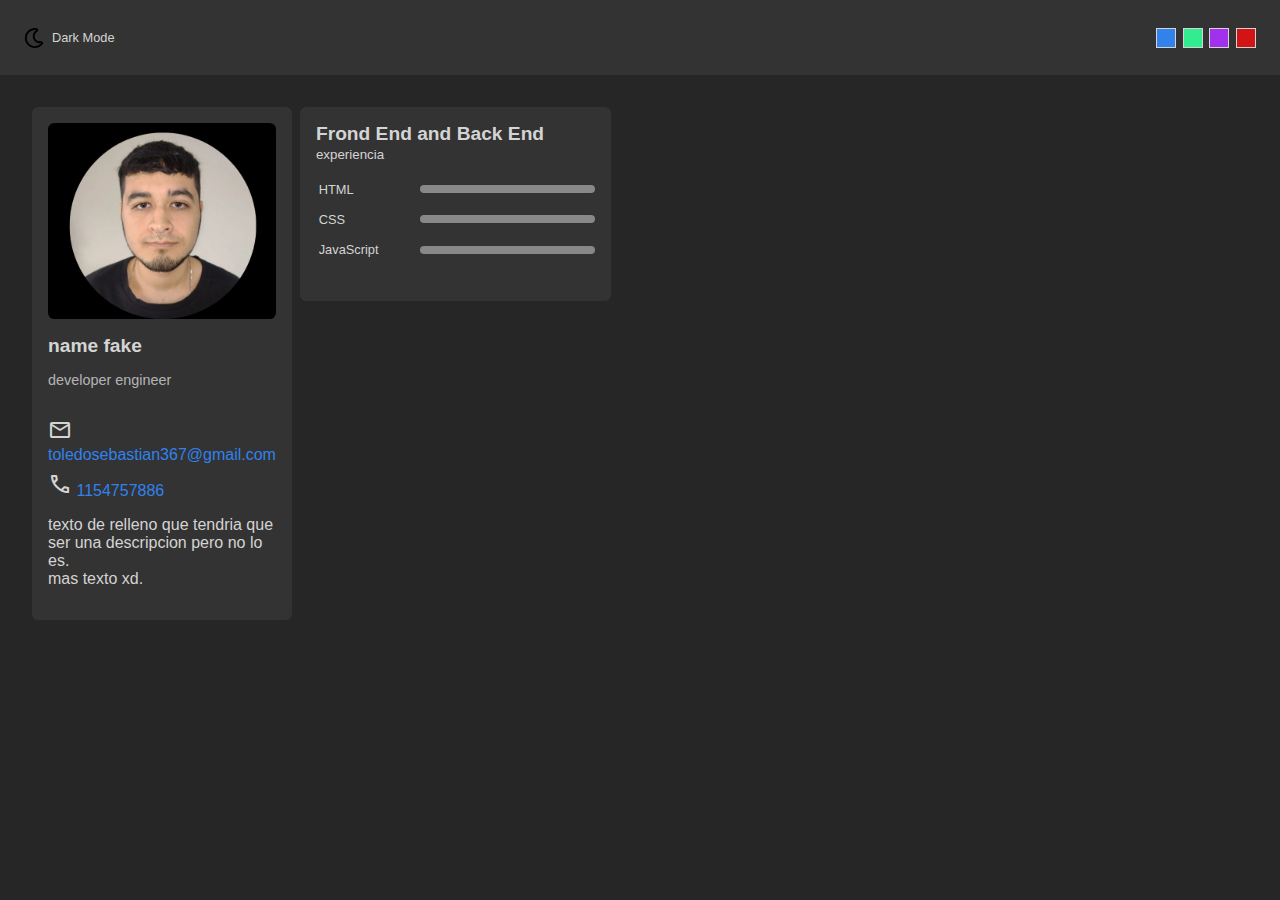
==== portfolio-inicial-main/index.html @ 641d7879 "first commit" ====
<!DOCTYPE html>
<html lang="en">
  <head>
    <meta charset="UTF-8" />
    <meta http-equiv="X-UA-Compatible" content="IE=edge" />
    <meta name="viewport" content="width=device-width, initial-scale=1.0" />
    <link rel="stylesheet" href="https://fonts.googleapis.com/css2?family=Material+Symbols+Outlined:opsz,wght,FILL,GRAD@24,400,0,0" />
    <link rel="stylesheet" href="css/styles.css" />
    <title>Portfolio</title>
  </head>
  <body class="dark">
    <header class="header">
      <div class="switches">
        <div id="toggle-theme" class="toggle-theme">
          <img id="toggle-icon" src="assets/icons/moon.svg" alt="icon theme" class="toggle-theme__icon">
          <p id="toggle-text" class="toggle-theme__text">Dark Mode</p>
        </div>
      </div>
      <div id="toggle-colors" class="colors">
        <div data-color="hsl(214, 84%, 56%)" class="colors__item colors__item--blue"></div>

        <div data-color="hsl(150, 84%, 56%)" class="colors__item colors__item--green"></div>

        <div data-color="hsl(276, 84%, 56%)" class="colors__item colors__item--purple"></div>
        
        <div data-color="hsl(0, 83%, 45%)" class="colors__item colors__item--red"></div>
      </div>
    </header>
    <main class="main">
      <section class="column column--left">
        <!-- PROFILE CARD -->
        <article class="card card--profile">
          <div class="card__image-container">
            <img src="assets/images/profile.jpg" alt="">
          </div>
          <div class="card__header">
            <h2 class="card__title">name fake</h2>
            <p class="card__subtitle">developer engineer</p>
          </div>
          <div class="card__body">
            <div class="card__link">             
              <i class="material-symbols-outlined">mail</i>
              <a href="mailto:toledosebastian367@gmail.com">
                toledosebastian367@gmail.com</a>
            </div>
            <div class="card__link">
              <span class="material-symbols-outlined">call</span>
              <a href="tel:1154757886">
                1154757886</a>
            </div>
            <p class="card_text">
              texto de relleno que tendria que ser una descripcion pero no lo es. <br>
              mas texto xd.
            </p>
          </div>
        </article>
      </section>
      <!-- SECTION OF INFORMATION PRIMARY -->
      <section class="column column--right">
        <article class="card">
          <h2 class="card__title">Frond End and Back End</h2>
          <small>experiencia</small>
          <div class="skills">
            <div class="skills__item">
              <p class="skills__tech">HTML</p>
              <div class="skills__bar skills__bar--50"></div>  
            </div>
            <div class="skills__item">
              <p class="skills__tech">CSS</p>
              <div class="skills__bar skills__bar--20"></div>  
            </div>
            <div class="skills__item">
              <p class="skills__tech">JavaScript</p>
              <div class="skills__bar skills__bar--30"></div>  
            </div>
          </div>
        </article>
      </section>
    </main>
    <script src="js/scripts.js"></script>
  </body>
</html>
---- portfolio-inicial-main/css/styles.css ----
:root{
    --primary-color: hsl(214, 84%, 56%);
    --text-color: hsl(0, 0%, 31%);
    --bg-color: hsl(0, 0%, 90%);
    --bg-card-color: hsl(0, 0%, 98%);
    --border-radius:0.4em;
    --transition:color 0.1s, background-color 0.2s ease-in-out;
    --skills-bar-length: 0%;
}

*{
    box-sizing: border-box;
}

a{
    color: var(--primary-color);
    text-decoration: none;
}

img{
    max-width: 100%;
    display: block;
}

body{
    margin: 0;
    background-color: var(--bg-color);
    color: var(--text-color);
    transition: var(--transition);
    font-family: sans-serif;
}

body.dark{
    --text-color: hsl(0, 0%, 83%);
    --bg-color: hsl(0, 0%, 15%);
    --bg-card-color: hsl(0, 0%, 20%);
}

.header{
    display: flex;
    align-items: center;
    justify-content: space-between;
    height: 75px;
    padding: 0 1.5em;
    background-color: var(--bg-card-color);
    transition: var(--transition);
}

.switches{
    display: flex;
    align-items: center;
    justify-content: space-between;
}

.toggle-theme{
    display: flex;
    align-items: center;
    justify-content: center;
    cursor: pointer;
}

.toggle-theme__icon{
    margin-right: 0.5em;
    width: 20px;
}

.toggle-theme__text{
    font-size: 0.8rem;
}

.colors{
    display: flex;
    justify-content: space-between;
    align-items: center;
    height: 20px;
    width: 100px;
}

.colors__item{
    width: 20px;
    height: 20px;
    border: 1px solid var(--text-color);
    background-color: var(--primary-color);
    cursor: pointer;
}

.colors__item--blue{
    --primary-color: hsl(214, 84%, 56%);    
}

.colors__item--green{
    --primary-color: hsl(150, 84%, 56%);    
}

.colors__item--purple{
    --primary-color: hsl(276, 84%, 56%);    
}

.colors__item--red{
    --primary-color: hsl(0, 83%, 45%);    
}

.title{
    text-align: center;
    color: var(--primary-color);
    transition: var(--transition);
}

.main{
    display: grid;
    padding: 2em;
    gap: 0.5em;
}

@media  screen and (min-width:720px){
    .main{
        grid-template-columns: min-content 1fr;
    }
}

.column{
    display: grid;
    gap: 0.5em;
}

@media  screen and (min-width:720px){
    .column--right{
        grid-template-columns: repeat(3, 1fr);
        grid-template-rows: repeat(3, min-content);
    }
}

.card{
    padding: 1em;
    background-color: var(--bg-card-color);
    border-radius: var(--border-radius);
}

.card__image-container{
    min-width: 220px;
    border-radius: var(--border-radius);
    overflow: hidden;
}

.card__header{
    padding: 1em 0;
}

.card__title{
    margin: 0%;
    font-size: 1.2rem;
}

.card__subtitle{
    font-size: 0.9rem;
    opacity: 0.8;
}

.card__link{
    margin-bottom: 0.5em;

}

.card__text{
    font-size: 0.9rem;
    line-height: 1.5;
}

.skills{
    padding: 1em 0;
}

.skills__tech{
    margin: 1%;
    font-size: 0.8rem;
    margin-right: 5px;
}

.skills__item{
    display: flex;
    align-items: center;
    justify-content: space-between;
    margin-bottom: 0.6em;
}

.skills__bar,
.skills__bar::after{
    position: relative;
    width: 175px;
    height: 8px;
    background-color: #888;
    border-radius: var(--border-radius);
    overflow: hidden;
}

.skills__bar::after{
    content: "";
    position: absolute;
    left: -175px;
    background-color: var(--primary-color);
    transition: var(--transition);
    animation: skills-bar-fill 2s ease-in-out forwards;
}

.skills__bar--10::after{
    --skills-bar-length:10%
}
.skills__bar--20::after{
    --skills-bar-length:20%
}
.skills__bar--30::after{
    --skills-bar-length:30%
}
.skills__bar--40::after{
    --skills-bar-length: 40%;
}
.skills__bar--50::after{
    --skills-bar-length:50%
}
.skills__bar--60::after{
    --skills-bar-length:60%
}
.skills__bar--70::after{
    --skills-bar-length:70%
}
.skills__bar--80::after{
    --skills-bar-length:80%
}
.skills__bar--90::after{
    --skills-bar-length:90%
}

@keyframes skills-bar-fill {
    to{
        transform: translateX(var(--skills-bar-length));
    }
}

.icon{
    margin-right: 1em;
}
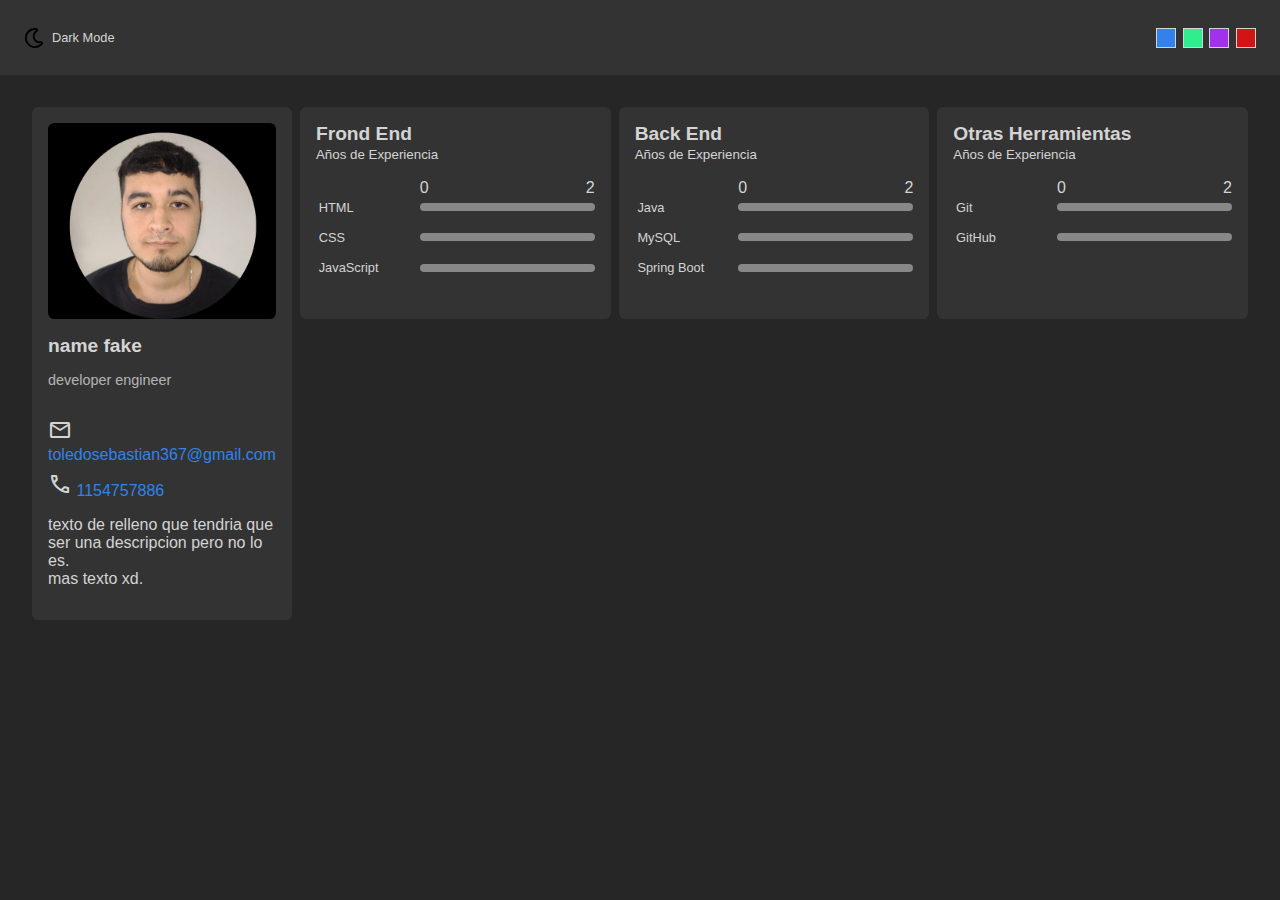
==== commit c70e07a5: "ver-2" ====
--- a/portfolio-inicial-main/index.html
+++ b/portfolio-inicial-main/index.html
@@ -58,24 +58,70 @@
       <!-- SECTION OF INFORMATION PRIMARY -->
       <section class="column column--right">
         <article class="card">
-          <h2 class="card__title">Frond End and Back End</h2>
-          <small>experiencia</small>
+          <h2 class="card__title">Frond End</h2>
+          <small>Años de Experiencia</small>
           <div class="skills">
+            <div class="skills__header">
+              <span class="skills__start_level">0</span>
+              <span class="skills__start_level">2</span>
+            </div>
             <div class="skills__item">
               <p class="skills__tech">HTML</p>
+              <div class="skills__bar skills__bar--70"></div>  
+            </div>
+            <div class="skills__item">
+              <p class="skills__tech">CSS</p>
+              <div class="skills__bar skills__bar--30"></div>  
+            </div>
+            <div class="skills__item">
+              <p class="skills__tech">JavaScript</p>
+              <div class="skills__bar skills__bar--50"></div>  
+            </div>
+          </div>
+        </article>
+        <article class="card">
+          <h2 class="card__title">Back End</h2>
+          <small>Años de Experiencia</small>
+          <div class="skills">
+            <div class="skills__header">
+              <span class="skills__start_level">0</span>
+              <span class="skills__start_level">2</span>
+            </div>
+            <div class="skills__item">
+              <p class="skills__tech">Java</p>
               <div class="skills__bar skills__bar--50"></div>  
             </div>
             <div class="skills__item">
-              <p class="skills__tech">CSS</p>
-              <div class="skills__bar skills__bar--20"></div>  
+              <p class="skills__tech">MySQL</p>
+              <div class="skills__bar skills__bar--30"></div>  
             </div>
             <div class="skills__item">
-              <p class="skills__tech">JavaScript</p>
+              <p class="skills__tech">Spring Boot</p>
               <div class="skills__bar skills__bar--30"></div>  
             </div>
           </div>
         </article>
+        <article class="card">
+          <h2 class="card__title">Otras Herramientas</h2>
+          <small>Años de Experiencia</small>
+          <div class="skills">
+            <div class="skills__header">
+              <span class="skills__start_level">0</span>
+              <span class="skills__start_level">2</span>
+            </div>
+            <div class="skills__item">
+              <p class="skills__tech">Git</p>
+              <div class="skills__bar skills__bar--40"></div>  
+            </div>
+            <div class="skills__item">
+              <p class="skills__tech">GitHub</p>
+              <div class="skills__bar skills__bar--60"></div>  
+            </div>
+          </div>
+        </article>
+        
       </section>
+      
     </main>
     <script src="js/scripts.js"></script>
   </body>
--- a/portfolio-inicial-main/css/styles.css
+++ b/portfolio-inicial-main/css/styles.css
@@ -170,6 +170,13 @@
     padding: 1em 0;
 }
 
+.skills__header{
+    display: flex;
+    justify-content: space-between;
+    width: 175px;
+    margin-left: auto;
+}
+
 .skills__tech{
     margin: 1%;
     font-size: 0.8rem;
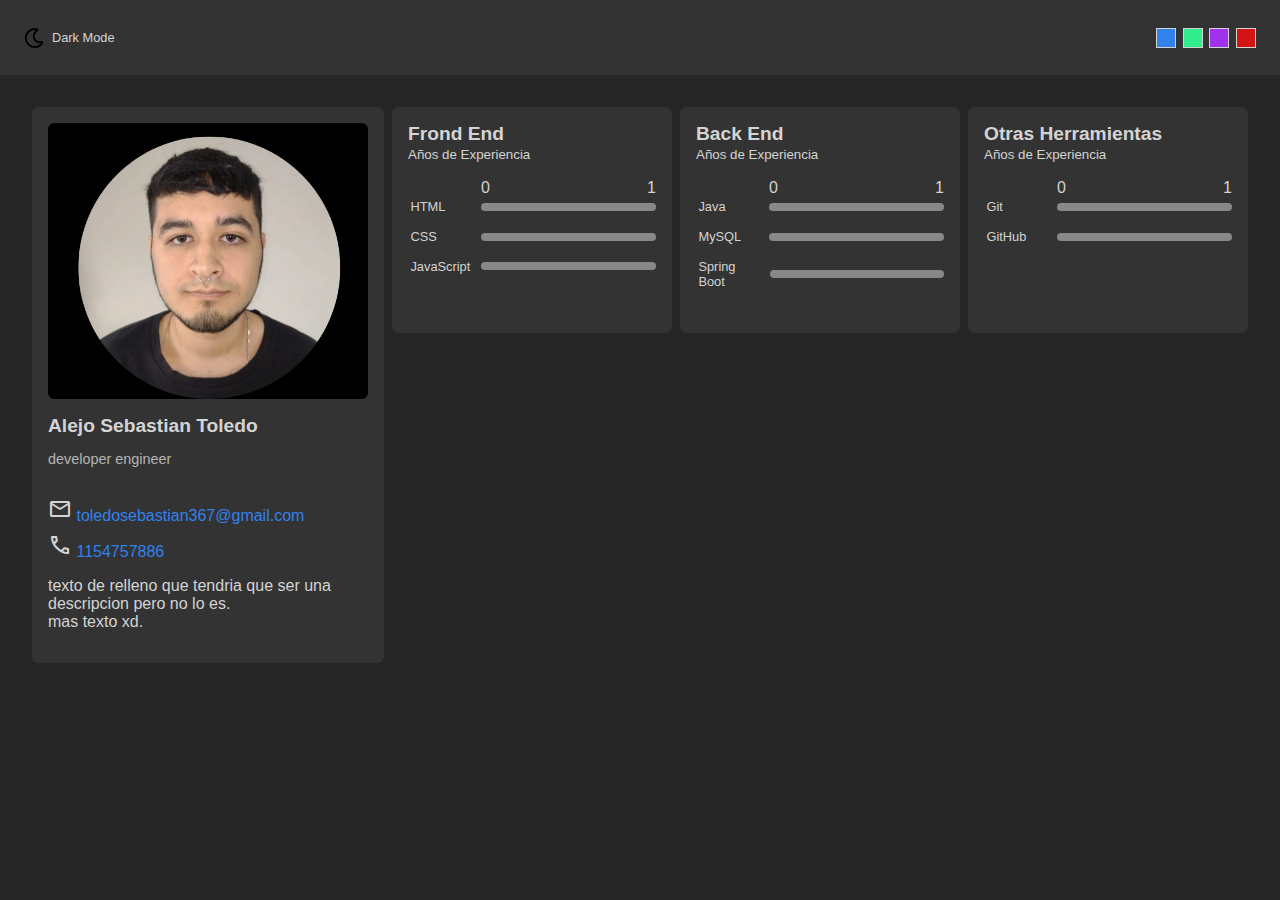
==== commit 4f746806: "1.03" ====
--- a/portfolio-inicial-main/index.html
+++ b/portfolio-inicial-main/index.html
@@ -34,7 +34,7 @@
             <img src="assets/images/profile.jpg" alt="">
           </div>
           <div class="card__header">
-            <h2 class="card__title">name fake</h2>
+            <h2 class="card__title">Alejo Sebastian Toledo</h2>
             <p class="card__subtitle">developer engineer</p>
           </div>
           <div class="card__body">
@@ -63,7 +63,7 @@
           <div class="skills">
             <div class="skills__header">
               <span class="skills__start_level">0</span>
-              <span class="skills__start_level">2</span>
+              <span class="skills__start_level">1</span>
             </div>
             <div class="skills__item">
               <p class="skills__tech">HTML</p>
@@ -85,7 +85,7 @@
           <div class="skills">
             <div class="skills__header">
               <span class="skills__start_level">0</span>
-              <span class="skills__start_level">2</span>
+              <span class="skills__start_level">1</span>
             </div>
             <div class="skills__item">
               <p class="skills__tech">Java</p>
@@ -107,7 +107,7 @@
           <div class="skills">
             <div class="skills__header">
               <span class="skills__start_level">0</span>
-              <span class="skills__start_level">2</span>
+              <span class="skills__start_level">1</span>
             </div>
             <div class="skills__item">
               <p class="skills__tech">Git</p>
--- a/portfolio-inicial-main/css/styles.css
+++ b/portfolio-inicial-main/css/styles.css
@@ -137,7 +137,7 @@
 }
 
 .card__image-container{
-    min-width: 220px;
+    min-width: 320px;
     border-radius: var(--border-radius);
     overflow: hidden;
 }
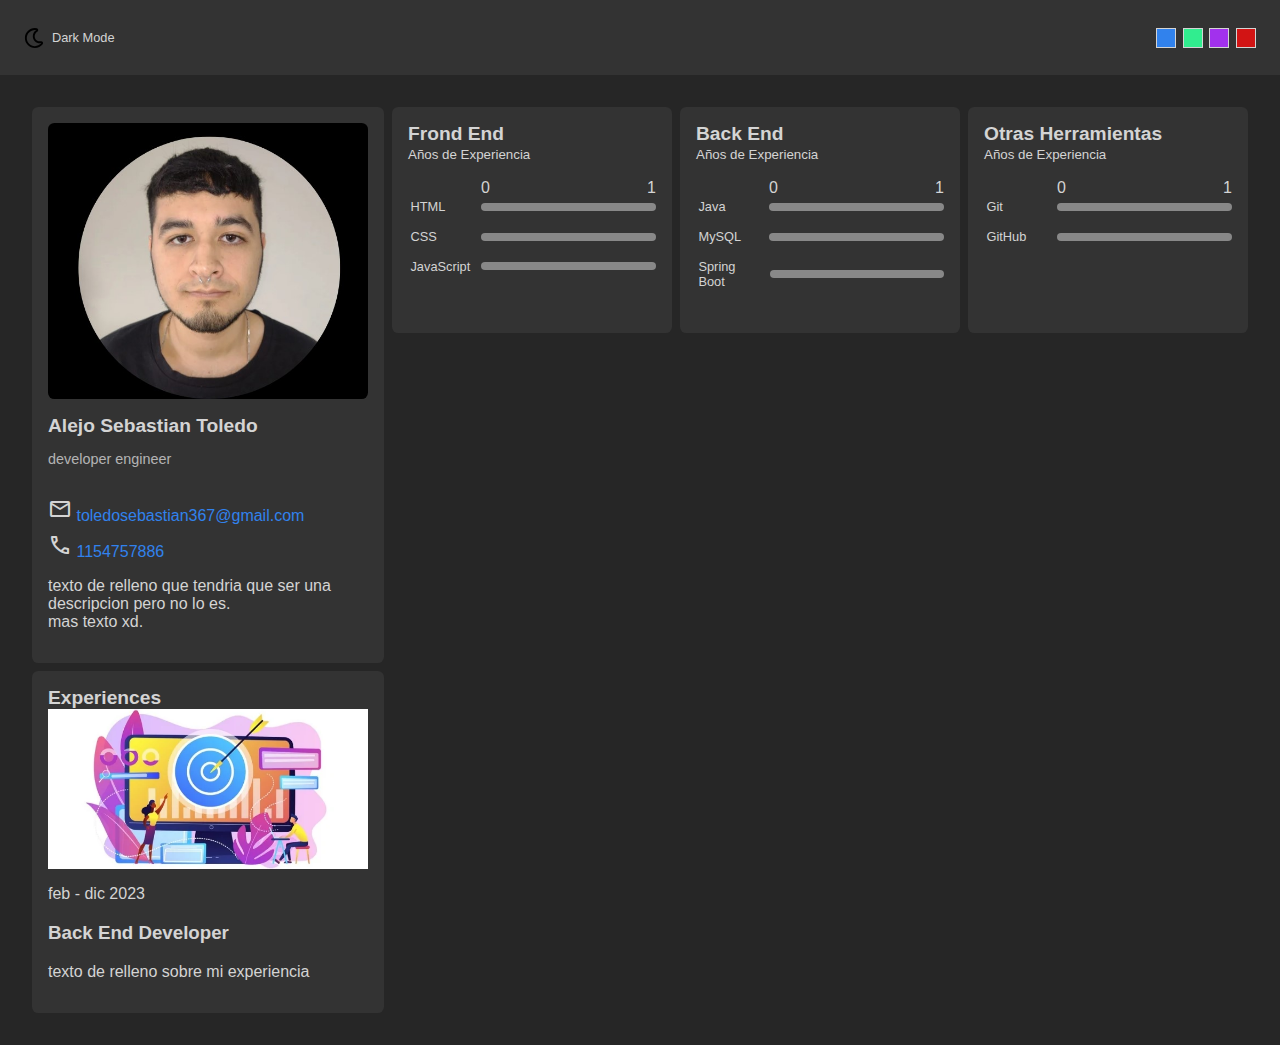
==== commit 7a136ecd: "1.3.5" ====
--- a/portfolio-inicial-main/index.html
+++ b/portfolio-inicial-main/index.html
@@ -52,6 +52,19 @@
               texto de relleno que tendria que ser una descripcion pero no lo es. <br>
               mas texto xd.
             </p>
+          </div>
+        </article>
+        <article class="card card--experience">
+          <h2 class="card__title">Experiences</h2>
+          <div class="experience">
+            <img src="assets/images/ejemplo-1.webp" alt="logo" class="experience__image">
+            <div class="experience__info">
+              <p class="experience__time">
+                feb - dic 2023
+              </p>
+              <h3 class="experience__job">Back End Developer</h3>
+              <p class="experience__description">texto de relleno sobre mi experiencia</p>
+            </div>
           </div>
         </article>
       </section>
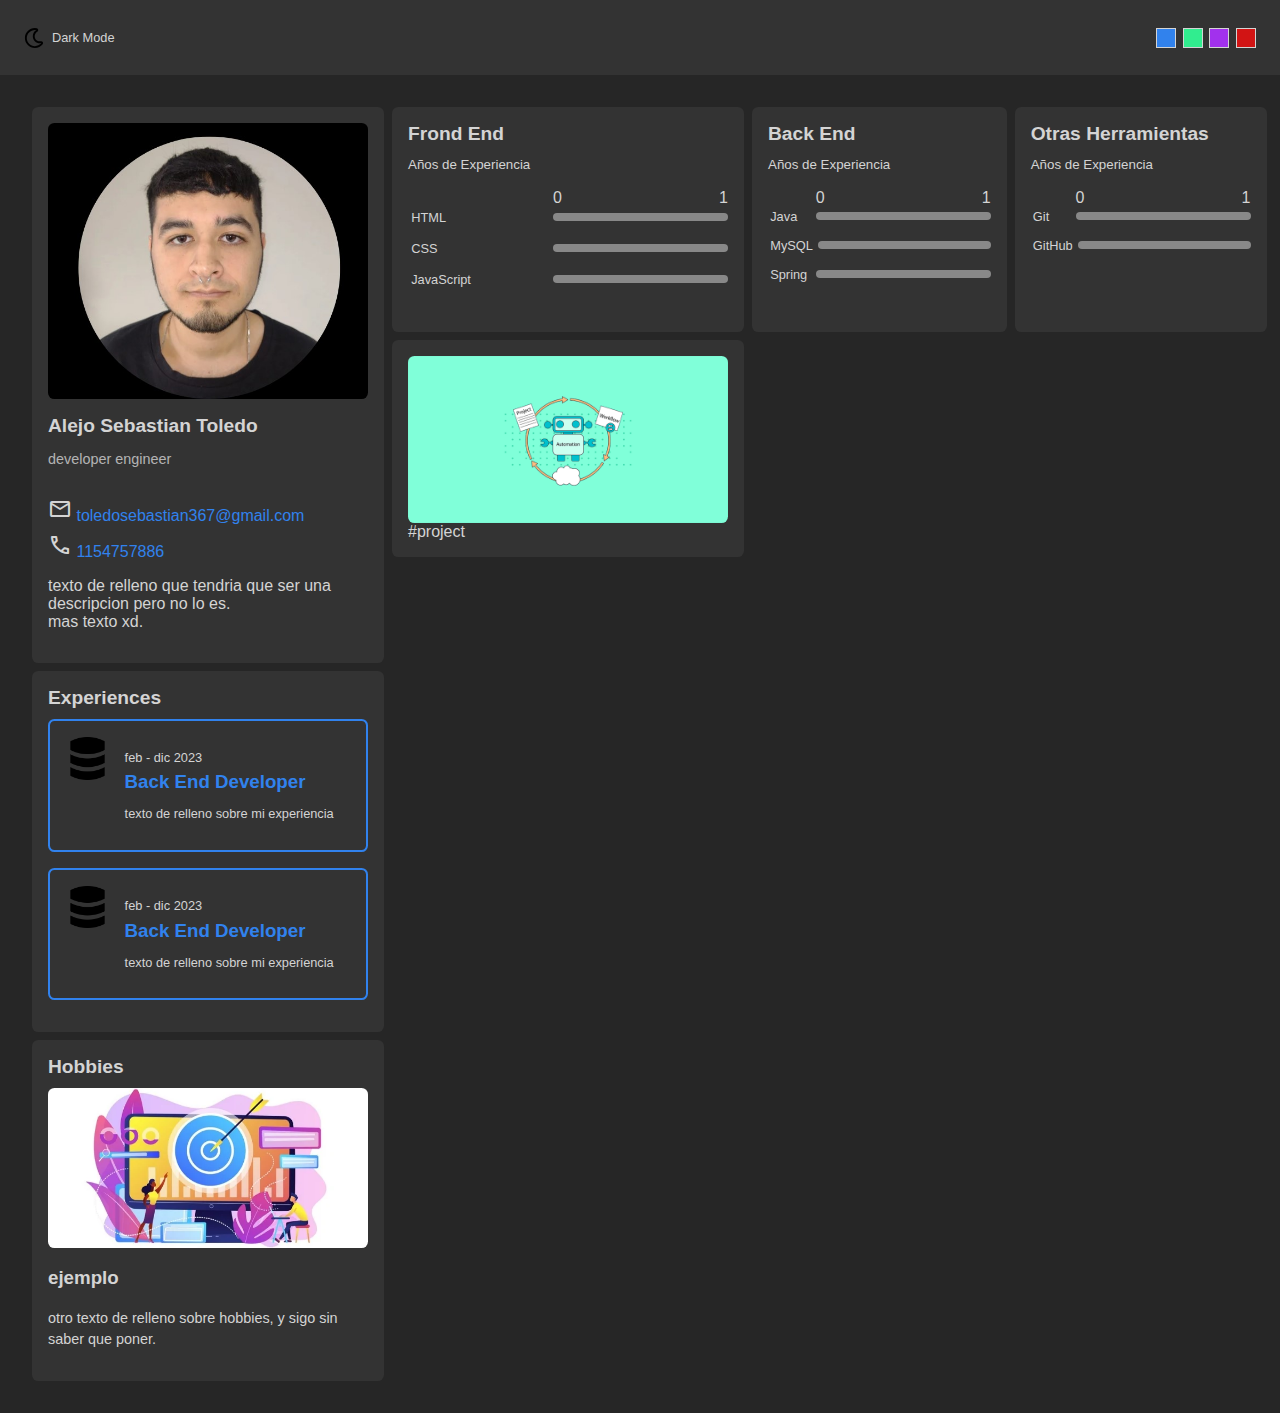
==== commit 892949e2: "1.3.6" ====
--- a/portfolio-inicial-main/index.html
+++ b/portfolio-inicial-main/index.html
@@ -57,7 +57,7 @@
         <article class="card card--experience">
           <h2 class="card__title">Experiences</h2>
           <div class="experience">
-            <img src="assets/images/ejemplo-1.webp" alt="logo" class="experience__image">
+            <img src="assets/images/pngwing.com.png" alt="logo" class="experience__image">
             <div class="experience__info">
               <p class="experience__time">
                 feb - dic 2023
@@ -66,6 +66,24 @@
               <p class="experience__description">texto de relleno sobre mi experiencia</p>
             </div>
           </div>
+          <div class="experience">
+            <img src="assets/images/pngwing.com.png" alt="logo" class="experience__image">
+            <div class="experience__info">
+              <p class="experience__time">
+                feb - dic 2023
+              </p>
+              <h3 class="experience__job">Back End Developer</h3>
+              <p class="experience__description">texto de relleno sobre mi experiencia</p>
+            </div>
+          </div>
+        </article>
+        <article class="card card--hobbies">
+          <h2 class="card__title">Hobbies</h2>
+          <div class="card__image-container">
+            <img src="assets/images/ejemplo-1.webp" alt="example of hobbies">
+          </div>
+          <h3 class="hobbie__title">ejemplo</h3>
+          <p class="card__text">otro texto de relleno sobre hobbies, y sigo sin saber que poner.</p>
         </article>
       </section>
       <!-- SECTION OF INFORMATION PRIMARY -->
@@ -109,7 +127,7 @@
               <div class="skills__bar skills__bar--30"></div>  
             </div>
             <div class="skills__item">
-              <p class="skills__tech">Spring Boot</p>
+              <p class="skills__tech">Spring</p>
               <div class="skills__bar skills__bar--30"></div>  
             </div>
           </div>
@@ -132,9 +150,17 @@
             </div>
           </div>
         </article>
-        
-      </section>
-      
+        <article class="card card--project">
+          <div class="card__image-container">
+            <img src="assets/images/Example_of_project.png" alt="landing page" class="card__image">
+          </div>
+          <div class="project">
+            <div class="project__tags">
+              <span class="project__tag">#project</span>
+            </div>
+          </div>
+        </article>
+      </section>      
     </main>
     <script src="js/scripts.js"></script>
   </body>
--- a/portfolio-inicial-main/css/styles.css
+++ b/portfolio-inicial-main/css/styles.css
@@ -148,6 +148,7 @@
 
 .card__title{
     margin: 0%;
+    margin-bottom: 0.5em;
     font-size: 1.2rem;
 }
 
@@ -237,12 +238,49 @@
     --skills-bar-length:90%
 }
 
+.experience{
+    display: flex;
+    align-items: start;
+    margin-bottom: 1em;
+    padding: 1em;
+    border: 2px solid var(--primary-color);
+    border-radius: var(--border-radius);
+    transition: var(--transition);
+}
+
+.experience__image{
+    max-width: 15%;
+    margin-right: 1em;
+}
+
+.experience__time{
+    font-size: 0.8rem;
+    margin-bottom: 0.5em;
+}
+
+.experience__job{
+    margin: 0;
+    margin-bottom: 0.5em;
+    color: var(--primary-color);
+    transition: var(--transition);
+}
+
+.experience__description{
+    font-size: 0.8rem;
+    margin-bottom: 1,5em;
+
+}
+
+.icon{
+    margin-right: 1em;
+}
+
+.no-margin{
+    margin: 0;
+}
+
 @keyframes skills-bar-fill {
     to{
         transform: translateX(var(--skills-bar-length));
     }
 }
-
-.icon{
-    margin-right: 1em;
-}
